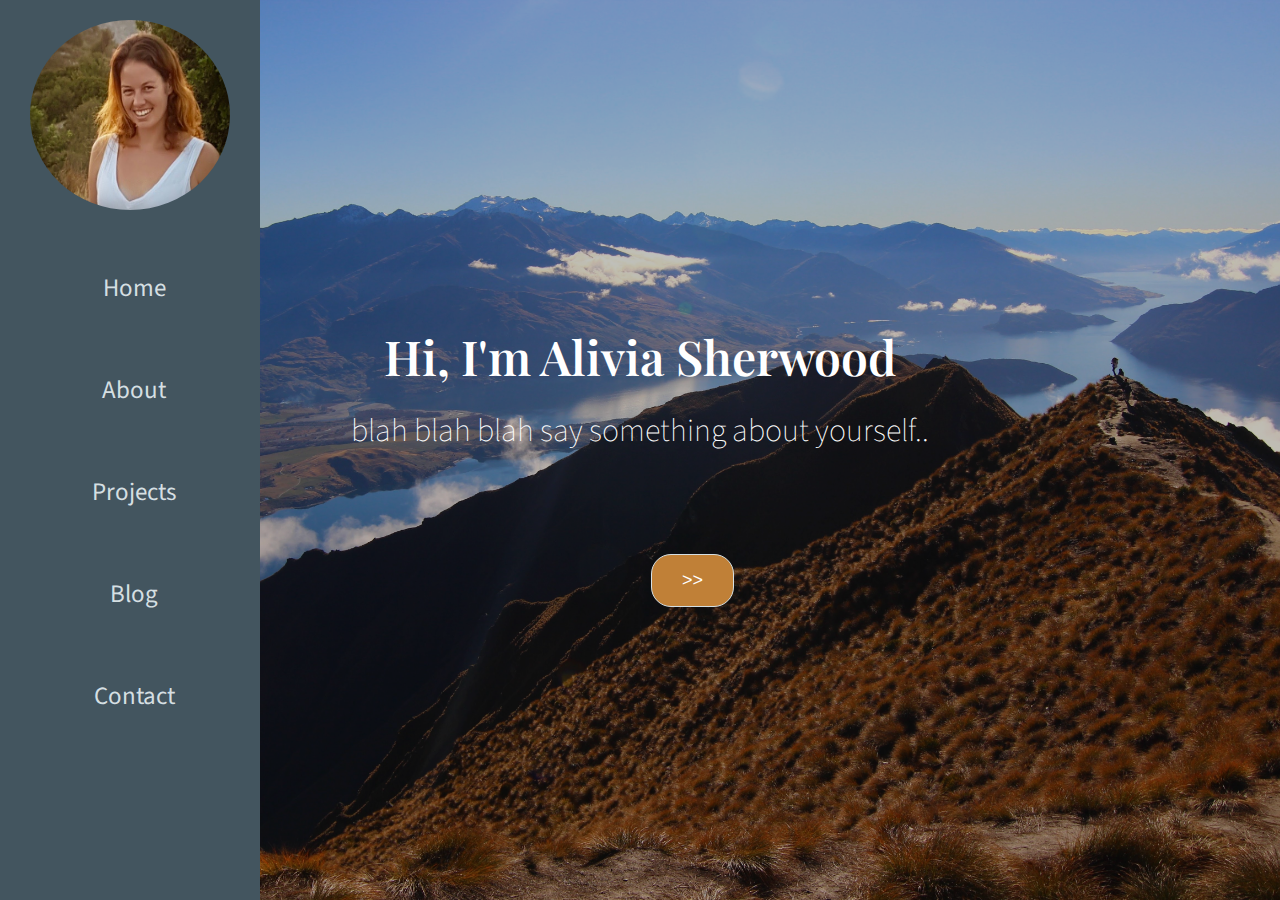
==== index.html @ e9baca90 "basic html structure added for all pages, navbar, form and project cards trial" ====
<!DOCTYPE html>
<html lang="en">
<head>
    <meta charset="UTF-8">
    <meta name="viewport" content="width=device-width, initial-scale=1.0">
    <link rel="stylesheet" href="style.css">
    <link href="https://fonts.googleapis.com/css?family=Playfair+Display:400,600|Source+Sans+Pro&display=swap" rel="stylesheet">
    <title>Alivia's Portfolio of Work</title>
</head>

<body>

<section class="hero">
    <div class="hero-content">
        <h1 class="hero-title">
            Hi, I'm Alivia Sherwood
        </h1>

        <p class="subtitle">
            blah blah blah say something about yourself..
        </p>

        <button type="button" class="hero-button" onclick="location.href='about.html'">
            >>
        </button>
    </div>
</section>

<div class="container">
    <div class="sidenav">
       <img class="profile" src="img/cyprus-edit.jpg" alt="profile image alivia" class="center">
         <ul>
           <li><a href="index.html">Home</a></li>
           <li><a href="about.html">About</a></li>
           <li><a href="projects.html">Projects</a></li>
           <li><a href="blog.html">Blog</a></li>
           <li><a href="contact.html">Contact</a></li>
         </ul>
       </div>
     </div>
   </div>
 </body>
</html>
---- style.css ----
@media only screen and (min-width: 768px) {
  /* For Desktop */

body, html {
  margin: 0;
  padding: 0;
}

/* css for the hero image on home page */
.hero {
  position: relative;
  height: 100vh;
  display: flex;
  justify-content: center;
  align-items: center;
}

.hero::before {
  content: "";
  position: absolute;
  top: 0;
  left: 0;
  width: 100%;
  height: 100%;
  background: url('img/roy.jpg');
  background-repeat: no-repeat;
  background-size: cover;
  background-position: center center;
  filter: brightness(75%);
}

.hero-content {
  position: relative; 
  font-family: 'Playfair Display', serif;
  color: white;
  text-align: center;
  margin: 10px;
}

.hero-title {
  display: flex;
  position: center;
  justify-content: center;
  align-items: flex-start;
  font-size: 48px;
  font-weight: 600;
  margin-bottom: 20px;
  margin-top: 30px;
  font-family: 'Playfair Display', serif;
}

.subtitle {
  font-size: 32px;
  font-weight: 200;
  margin-top: 16px;
  font-family: 'Source Sans Pro', sans-serif;
}

.hero-button {
  display: block;
  background-color: #c08037;
  color: white;
  border: 1px solid #d5dfe2;
  border-radius: 20px;
  margin-left: 300px;
  margin-top: 100px;
  padding: 15px 30px 15px 30px;
  font-size: 18px;
  font-weight: 200;
}

/* About Page CSS */
.main {
  background-color: #d5dfe2;
  background-size: cover;
  /* position: relative; */
  width: 100vw;
  height: 100vh;
  font-family: 'Source Sans Pro', sans-serif;
  color: white;
  text-align: center;
  margin: 10px;
  display: flex;
  justify-content: center;
  align-items: center;
  overflow: hidden;
}


.about-p {
  color: white;
  display: block;
  margin-top: 1em;
  margin-bottom: 1em;
  margin-left: 0;
  margin-right: 0;
}

header {
  display: flex;
  flex-flow: row nowrap;
  justify-content: center;
  align-items: center;
  background-color: #d5dfe2
}

header h1 {
 font-size: 40px;
 margin: 0;
 text-align: center;
 color: white;
}

/* 
.content-container {
  max-width: 700px;
  margin: 0 auto;
} */

.about-me-pic {
/* float: inline-end; */
}

/* css for the sidebar nav menu and cover pic */

.profile {
  display: block;
  margin-left: auto;
  margin-right: auto;
  border-radius: 50%;
  width: 200px;
  height: 190px;
  /* border: 1px solid #d5dfe2; */
}

.center {
  display: block;
  margin-left: auto;
  margin-right: auto;
  width: 50%;
}

.sidenav {
  height: 100%;
  width: 260px;
  position: fixed;
  z-index: 1;
  top: 0;
  left: 0;
  background-color: #43555f;
  overflow-x: hidden;
  padding-top: 20px;
  vertical-align: middle;
}
 

/* The navigation menu links */
.sidenav a {
  display: inline-block;
  font-family: 'Source Sans Pro', sans-serif;
  margin-left: auto;
  margin-right: auto;
  padding: 60px 8px 6px 16px;
  text-decoration: none;
  text-align: left;
  font-size: 25px;
  color: #d5dfe2; 
}

.container {
text-align: center;
}

ul {
  list-style-type: none;
  margin: 0;
  padding: 0;
}

.sidenav a:hover {
  color: #c08037;
}

.main {
  margin-left: 160px;
  padding: 0px 10px;

}

/* Project cards CSS */

.content {
  display: flex;
  flex-flow: row wrap;
  align-items: center;
  align-content: flex-end;
  justify-content: flex-end;
  height: 100vh;
	max-width: 820px;
}

.card-1 {
  width: 550px;
  background: url('img/parlour.png');
  background: contain;
  margin: 10px;
  border: 1px solid #d5dfe2;
  border-radius: 5px;
}

.card-2 {
  width: 100%;
  height: auto;
  background: url('img/austen.png');
  background: contain;
  margin: 10px;
  border: 1px solid #d5dfe2;
  border-radius: 5px;
}

.card-3 {
  max-width: 100%;
  height: auto;
  background: url('img/rogue.png');
  margin: 10px;
  border: 1px solid #d5dfe2;
  border-radius: 5px;
}

.card-top {
  display: block;
  width: 50px;
  height: 200px;
}

.card-title {
  
  display: flex;
  flex-direction: column;
  justify-content: center;
  align-items: center;
  color: black;
}

.card-title h3{
  text-transform: uppercase;
  font-size: 1em;
  letter-spacing: 0.08em;
}

.card-content p {
  padding: 8px 20px;
  font-size: 0.9em;
  text-align: justify;
  color: black;
}

.card-links {
  display: flex;
  justify-content: space-evenly;
  margin-top: 5px;
  margin-bottom: 15px;
}

.card-links a {
  display: block;
  width: 35%;
  height: 28px;
  line-height: 28px;
  text-decoration: none;
  text-align: center;
  color: white;
  background-color: #c08037;
  border-radius: 5px; 
}

/* CSS for form on Contact Page */

input[type=text], select, textarea {
  width: 100%; 
  padding: 12px;
  border: 1px solid #d5dfe2; 
  border-radius: 4px;
  box-sizing: border-box;
  margin-top: 6px; 
  margin-bottom: 16px; 
  resize: vertical;
}

input[type=submit] {
  background-color: #c08037;
  color: white;
  padding: 12px 20px;
  border: none;
  border-radius: 4px;
  cursor: pointer;
}

input[type=submit]:hover {
  background-color: #c08037;
}

.container-form {
  border-radius: 5px;
  background-color: #c08037;
  padding: 20px;
}
}
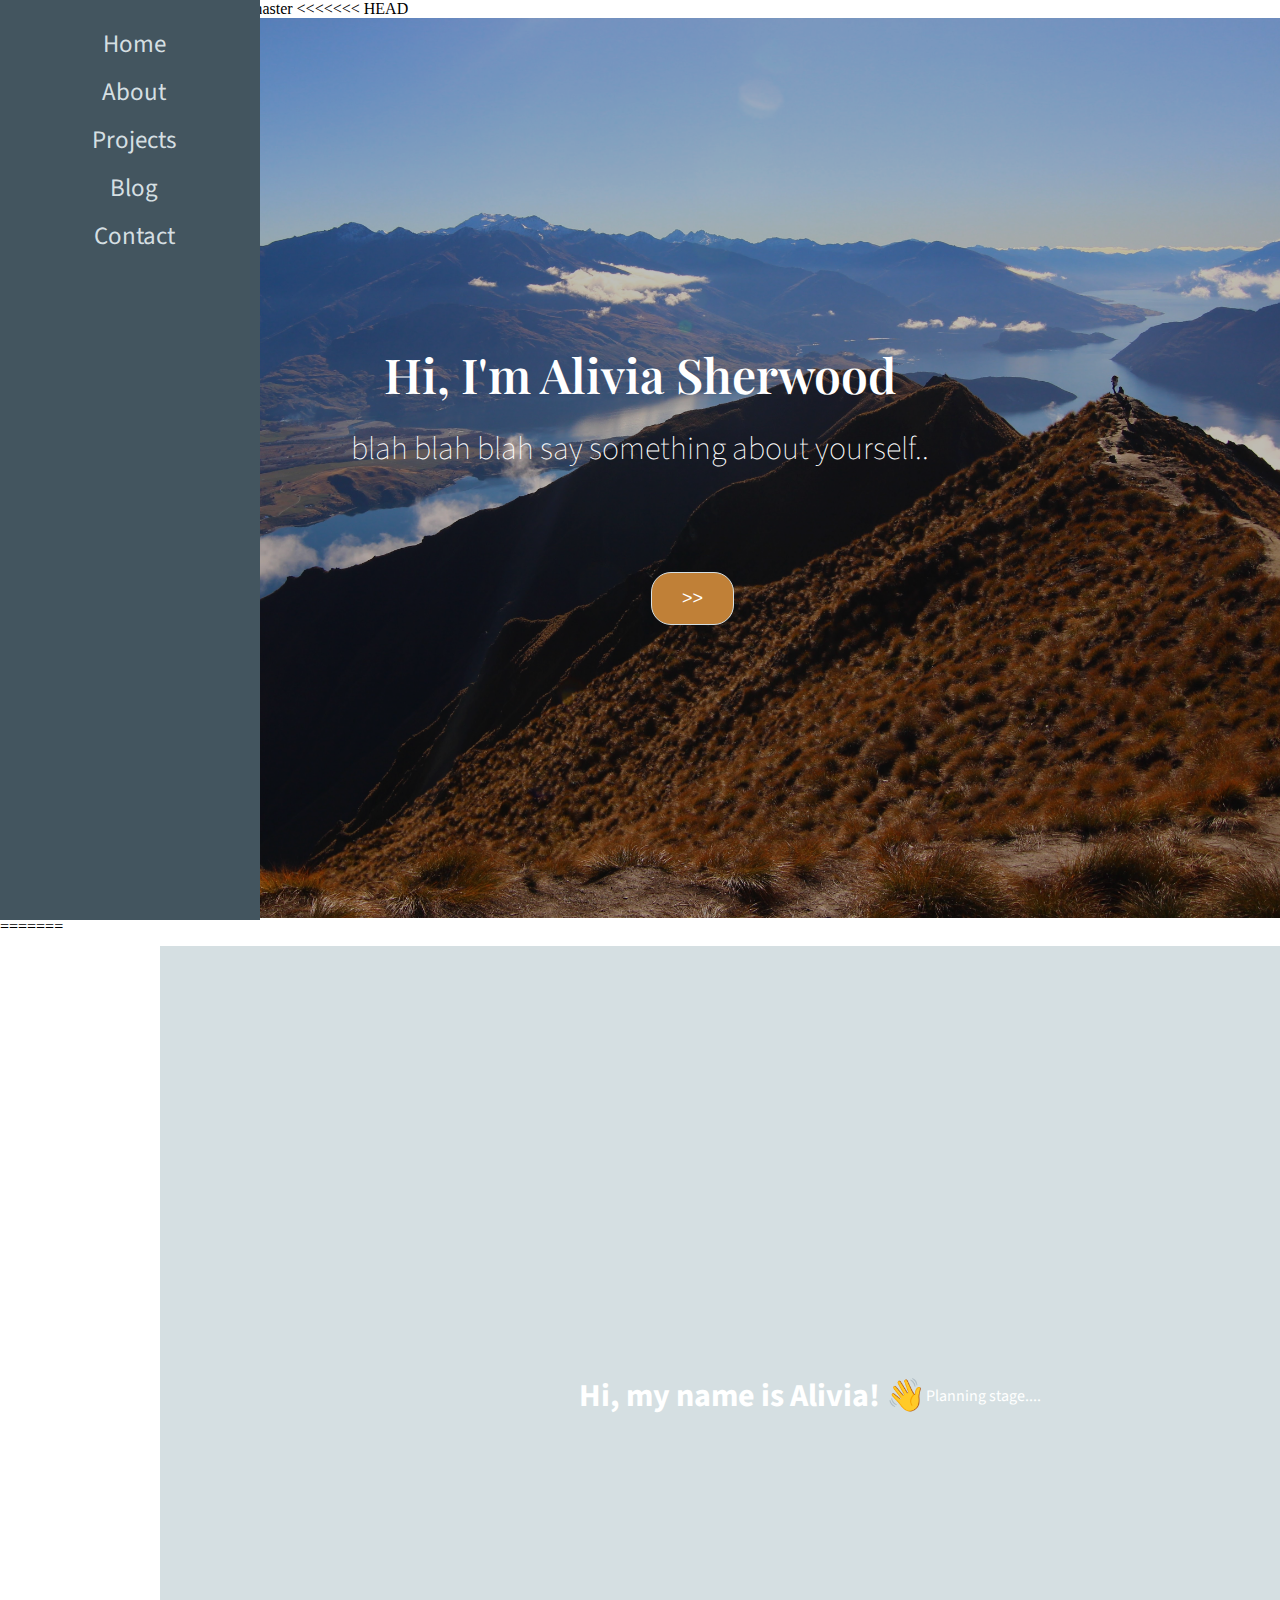
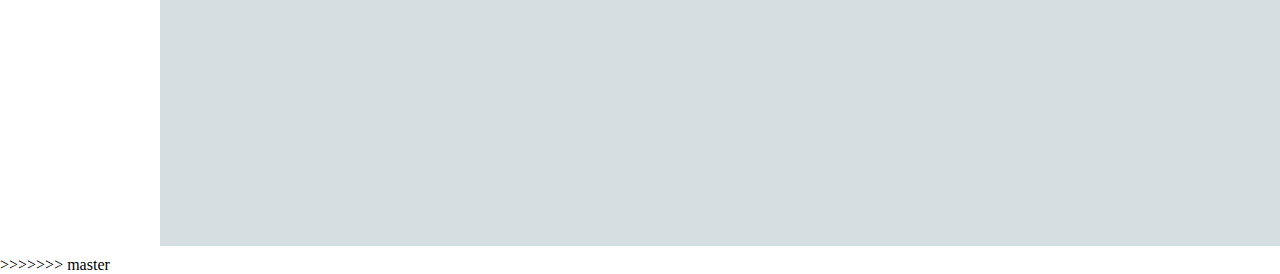
==== commit a227a488: "pages of website upload" ====
--- a/index.html
+++ b/index.html
@@ -3,12 +3,17 @@
 <head>
     <meta charset="UTF-8">
     <meta name="viewport" content="width=device-width, initial-scale=1.0">
+<<<<<<< HEAD
+=======
+    <title>Alivia's Portfolio of Work</title>
+>>>>>>> master
     <link rel="stylesheet" href="style.css">
     <link href="https://fonts.googleapis.com/css?family=Playfair+Display:400,600|Source+Sans+Pro&display=swap" rel="stylesheet">
     <title>Alivia's Portfolio of Work</title>
 </head>
 
 <body>
+<<<<<<< HEAD
 
 <section class="hero">
     <div class="hero-content">
@@ -40,4 +45,31 @@
      </div>
    </div>
  </body>
+=======
+<!-- Side navigation -->
+<div class="sidenav">
+        <a href="index.html">Home</a>
+        <a href="about.html">About</a>
+        <a href="projects.html">Projects</a>
+        <a href="blog.html">Blog</a>
+        <a href="contact.html">Contact</a>
+      </div>
+      
+    <div class= "main">
+      
+    <h1>Hi, my name is Alivia! 👋 </h1>
+
+    <p>Planning stage....</p>
+    <!-- <nav>
+        <ul>
+            <li><a href="">Home</a></li>
+            <li><a href="">About</a></li>
+            <li><a href="">Projects</a></li>
+            <li><a href="">Contact</a></li>
+            <li><a href="">Blog</a></li>
+        </ul>
+    </nav> -->
+    </div>
+</body>
+>>>>>>> master
 </html>--- a/style.css
+++ b/style.css
@@ -305,4 +305,48 @@
   background-color: #c08037;
   padding: 20px;
 }
-}+<<<<<<< HEAD
+}
+=======
+
+/* The sidebar menu */
+.sidenav {
+  height: 100%; /* Full-height: remove this if you want "auto" height */
+  width: 160px; /* Set the width of the sidebar */
+  position: fixed; /* Fixed Sidebar (stay in place on scroll) */
+  z-index: 1; /* Stay on top */
+  top: 0; /* Stay at the top */
+  left: 0;
+  background-color: #43555f; /* Dark grey */
+  overflow-x: hidden; /* Disable horizontal scroll */
+  padding-top: 20px;
+}
+
+/* The navigation menu links */
+.sidenav a {
+  padding: 6px 8px 6px 16px;
+  text-decoration: none;
+  text-align: center;
+  font-size: 25px;
+  color: #d5dfe2; 
+  display: block;
+}
+
+/* When you mouse over the navigation links, change their color */
+.sidenav a:hover {
+  color: #f1f1f1;
+}
+
+/* Style page content */
+.main {
+  margin-left: 160px; /* Same as the width of the sidebar */
+  padding: 0px 10px;
+}
+
+/* On smaller screens, where height is less than 450px, change the style of the sidebar (less padding and a smaller font size) */
+@media screen and (max-height: 450px) {
+  .sidenav {padding-top: 15px;}
+  .sidenav a {font-size: 18px;}
+}
+
+>>>>>>> master
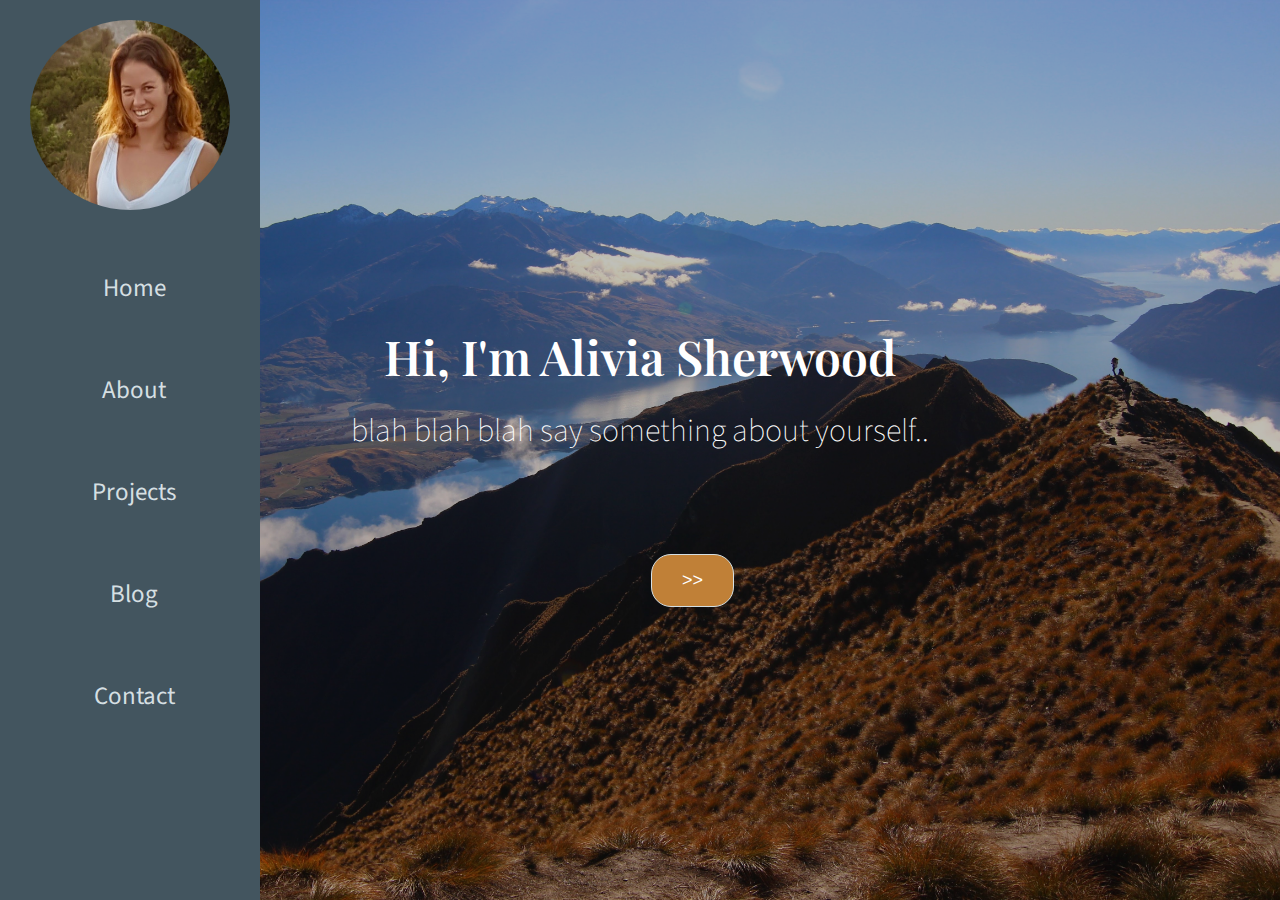
==== commit 8490590d: "resolved conflicts" ====
--- a/index.html
+++ b/index.html
@@ -3,17 +3,13 @@
 <head>
     <meta charset="UTF-8">
     <meta name="viewport" content="width=device-width, initial-scale=1.0">
-<<<<<<< HEAD
-=======
     <title>Alivia's Portfolio of Work</title>
->>>>>>> master
     <link rel="stylesheet" href="style.css">
     <link href="https://fonts.googleapis.com/css?family=Playfair+Display:400,600|Source+Sans+Pro&display=swap" rel="stylesheet">
     <title>Alivia's Portfolio of Work</title>
 </head>
 
 <body>
-<<<<<<< HEAD
 
 <section class="hero">
     <div class="hero-content">
@@ -45,31 +41,4 @@
      </div>
    </div>
  </body>
-=======
-<!-- Side navigation -->
-<div class="sidenav">
-        <a href="index.html">Home</a>
-        <a href="about.html">About</a>
-        <a href="projects.html">Projects</a>
-        <a href="blog.html">Blog</a>
-        <a href="contact.html">Contact</a>
-      </div>
-      
-    <div class= "main">
-      
-    <h1>Hi, my name is Alivia! 👋 </h1>
-
-    <p>Planning stage....</p>
-    <!-- <nav>
-        <ul>
-            <li><a href="">Home</a></li>
-            <li><a href="">About</a></li>
-            <li><a href="">Projects</a></li>
-            <li><a href="">Contact</a></li>
-            <li><a href="">Blog</a></li>
-        </ul>
-    </nav> -->
-    </div>
-</body>
->>>>>>> master
 </html>--- a/style.css
+++ b/style.css
@@ -305,48 +305,4 @@
   background-color: #c08037;
   padding: 20px;
 }
-<<<<<<< HEAD
-}
-=======
-
-/* The sidebar menu */
-.sidenav {
-  height: 100%; /* Full-height: remove this if you want "auto" height */
-  width: 160px; /* Set the width of the sidebar */
-  position: fixed; /* Fixed Sidebar (stay in place on scroll) */
-  z-index: 1; /* Stay on top */
-  top: 0; /* Stay at the top */
-  left: 0;
-  background-color: #43555f; /* Dark grey */
-  overflow-x: hidden; /* Disable horizontal scroll */
-  padding-top: 20px;
-}
-
-/* The navigation menu links */
-.sidenav a {
-  padding: 6px 8px 6px 16px;
-  text-decoration: none;
-  text-align: center;
-  font-size: 25px;
-  color: #d5dfe2; 
-  display: block;
-}
-
-/* When you mouse over the navigation links, change their color */
-.sidenav a:hover {
-  color: #f1f1f1;
-}
-
-/* Style page content */
-.main {
-  margin-left: 160px; /* Same as the width of the sidebar */
-  padding: 0px 10px;
-}
-
-/* On smaller screens, where height is less than 450px, change the style of the sidebar (less padding and a smaller font size) */
-@media screen and (max-height: 450px) {
-  .sidenav {padding-top: 15px;}
-  .sidenav a {font-size: 18px;}
-}
-
->>>>>>> master
+}
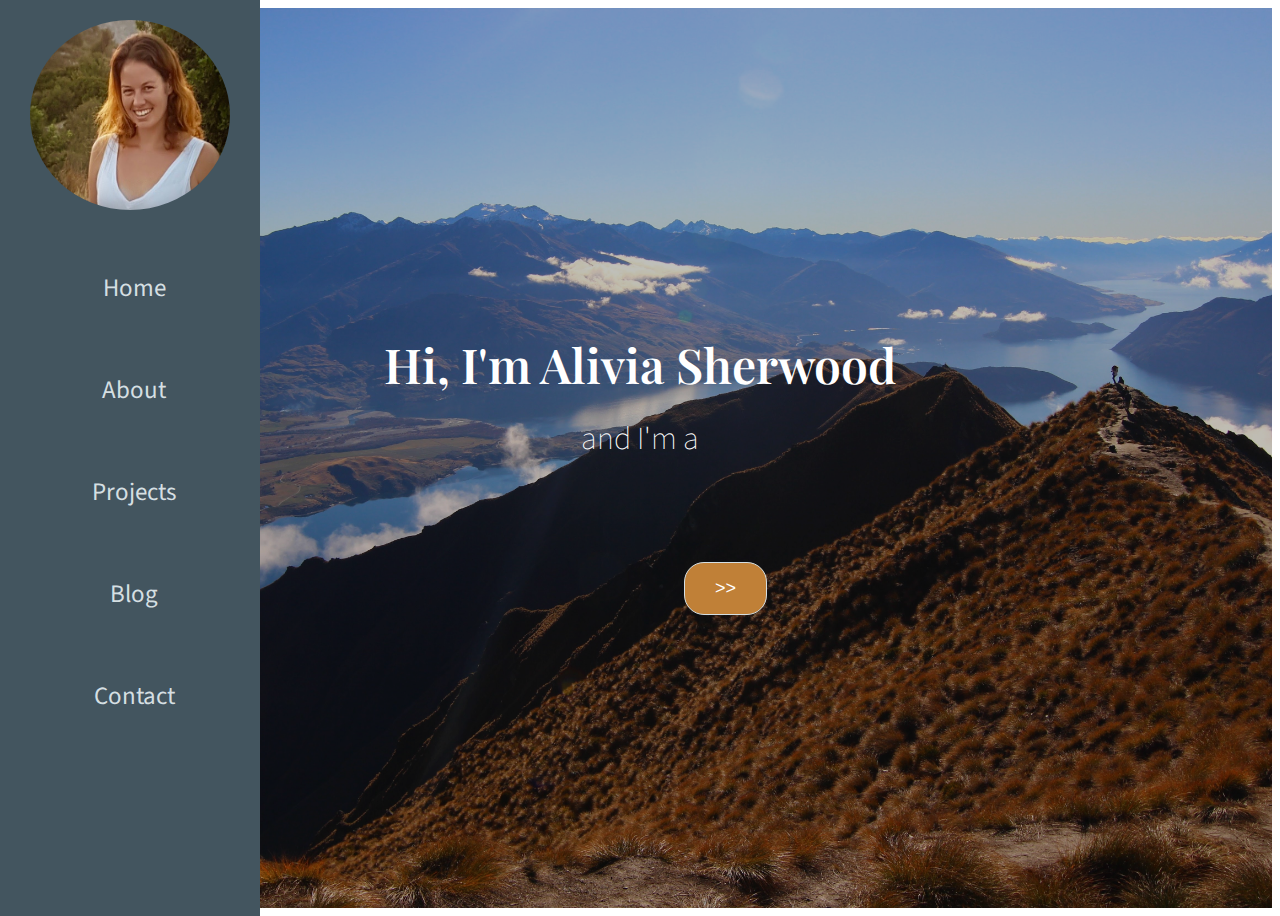
==== commit ad0ccf98: "changes to layout and images added on blog and projects pages" ====
--- a/index.html
+++ b/index.html
@@ -18,7 +18,7 @@
         </h1>
 
         <p class="subtitle">
-            blah blah blah say something about yourself..
+            and I'm a 
         </p>
 
         <button type="button" class="hero-button" onclick="location.href='about.html'">
--- a/style.css
+++ b/style.css
@@ -1,9 +1,10 @@
 @media only screen and (min-width: 768px) {
   /* For Desktop */
 
-body, html {
+html {
   margin: 0;
   padding: 0;
+  min-height: 100%;
 }
 
 /* css for the hero image on home page */
@@ -73,19 +74,22 @@
 .main {
   background-color: #d5dfe2;
   background-size: cover;
-  /* position: relative; */
+  position: relative; 
   width: 100vw;
   height: 100vh;
   font-family: 'Source Sans Pro', sans-serif;
-  color: white;
+  color: white; 
   text-align: center;
   margin: 10px;
   display: flex;
   justify-content: center;
   align-items: center;
   overflow: hidden;
-}
-
+} 
+
+/* .background {
+  background-image: url("img/roy-2.jpg");
+} */
 
 .about-p {
   color: white;
@@ -96,20 +100,20 @@
   margin-right: 0;
 }
 
-header {
+/* header {
   display: flex;
   flex-flow: row nowrap;
   justify-content: center;
   align-items: center;
   background-color: #d5dfe2
-}
-
-header h1 {
+} */
+
+/* header h1 {
  font-size: 40px;
  margin: 0;
  text-align: center;
  color: white;
-}
+} */
 
 /* 
 .content-container {
@@ -189,7 +193,17 @@
 
 /* Project cards CSS */
 
-.content {
+h1.projects, .write, .blog, .blurb {
+  /* text-align: center; */
+  /* display: flex; */
+  /* flex-direction: row; */
+  font-size: 40px;
+  margin: 0 0 750px 100px;
+  font-family: 'Playfair Display', serif; 
+  color: #c08037;
+}
+
+/* .card-wrapper {
   display: flex;
   flex-flow: row wrap;
   align-items: center;
@@ -197,72 +211,142 @@
   justify-content: flex-end;
   height: 100vh;
 	max-width: 820px;
-}
-
-.card-1 {
-  width: 550px;
-  background: url('img/parlour.png');
-  background: contain;
-  margin: 10px;
-  border: 1px solid #d5dfe2;
+} */
+
+/* * {
+  box-sizing: border-box;
+} */
+
+
+/* .column {
+  float: left;
+  width: 25%;
+  padding: 0 10px;
+}
+
+.row {margin: 0 -5px;}
+
+.row:after {
+  content: "";
+  display: table;
+  clear: both;
+} 
+
+.card-deck {
+  display: flex;
+  flex-flow: row wrap;
+  align-items: center;
+  align-content: flex-end;
+  justify-content: flex-end;
+} */
+
+.card {
+  /* background: white; */
+  margin-bottom: 2em;
+}
+
+img {
+  display: block;
+	border: 0;
+	width: 100%;
+	height: auto;
+  border-radius: 5px 5px 0 0;
+}
+
+
+/* .card a {
+  color: black;
+  text-decoration: none;
+} */
+
+.btn {
+  color: #c08037;
+  text-decoration: none;
+  margin-top: auto;
+}
+
+.card:hover {
+  box-shadow: 0 8px 16px 0 rgba(0,0,0,0.2);
+}
+
+.card-content {
+  /* padding: 2px 16px;
+  font-size: 14px; */
+  padding: 1.4em;
+}
+
+.card-content h4 {
+	margin-top: 0;
+	margin-bottom: .5em;
+	font-weight: bold;
+}
+
+.card-content p {
+	font-size: 80%;
+}
+
+p.details {
+  font-size:14px;
+  font-family: 'Source Sans Pro', sans-serif;
+  display: flex;
+  align-items: flex-end;
+  font-size: 80%;
+}
+
+.cards {
+  /* display: inline-block; */
+  /* float: left;
+  width: 25%;
+  padding: 0 10px; */
+  display: flex;
+  flex-wrap: wrap;
+  justify-content: space-between;
+} 
+
+.card {
+  box-shadow: 0 4px 8px 0 rgba(0,0,0,0.2);
+  transition: 0.3s;
   border-radius: 5px;
-}
-
-.card-2 {
-  width: 100%;
-  height: auto;
-  background: url('img/austen.png');
-  background: contain;
-  margin: 10px;
-  border: 1px solid #d5dfe2;
-  border-radius: 5px;
-}
-
-.card-3 {
-  max-width: 100%;
-  height: auto;
-  background: url('img/rogue.png');
-  margin: 10px;
-  border: 1px solid #d5dfe2;
-  border-radius: 5px;
-}
-
-.card-top {
+  /* margin: 0 0 180px 0; */
+  flex: 0 1 calc(25% - 1em);
+}
+
+/* .card-top {
   display: block;
   width: 50px;
   height: 200px;
-}
-
-.card-title {
+} */
+
+/* .card-title {
   
   display: flex;
   flex-direction: column;
   justify-content: center;
   align-items: center;
   color: black;
-}
-
-.card-title h3{
+} */
+
+/* .card-title h3{
   text-transform: uppercase;
   font-size: 1em;
   letter-spacing: 0.08em;
-}
-
-.card-content p {
-  padding: 8px 20px;
+} */
+
+/* .card-content p { */
+  /* padding: 8px 20px;
   font-size: 0.9em;
   text-align: justify;
-  color: black;
-}
-
-.card-links {
+  color: black; */
+/* } */
+
+/* .card-links {
   display: flex;
   justify-content: space-evenly;
   margin-top: 5px;
   margin-bottom: 15px;
-}
-
-.card-links a {
+} */
+
+/* .card-links a {
   display: block;
   width: 35%;
   height: 28px;
@@ -272,9 +356,46 @@
   color: white;
   background-color: #c08037;
   border-radius: 5px; 
-}
-
-/* CSS for form on Contact Page */
+} */
+
+/* 
+@media screen and (min-width: 40em) {
+  .cards {
+      display: flex;
+      flex-wrap: wrap;
+      justify-content: space-between;
+  }
+
+  .card {
+      flex: 0 1 calc(25% - 1em);
+  }
+} 
+
+
+@media screen and (min-width: 60em) {
+  .card {
+      flex: 0 1 calc(25% - 1em);
+  }
+} 
+
+@media screen and (min-width: 40em) {
+  .cards {
+      display: flex;
+      flex-wrap: wrap;
+      justify-content: space-between;
+  }
+
+  .card {
+      flex: 0 1 calc(50% - 1em);
+  }
+} */
+
+/* CSS for Contact Page */
+
+h1.blog {
+
+}
+
 
 input[type=text], select, textarea {
   width: 100%; 
@@ -305,4 +426,16 @@
   background-color: #c08037;
   padding: 20px;
 }
-}
+
+/* .contact {
+  font-size: 40px;
+  margin: 0;
+  text-align: center;
+  color: white;
+  display: flex;
+  flex-flow: row nowrap;
+  justify-content: center;
+  align-items: center;
+  background-color: #d5dfe2
+} */
+}
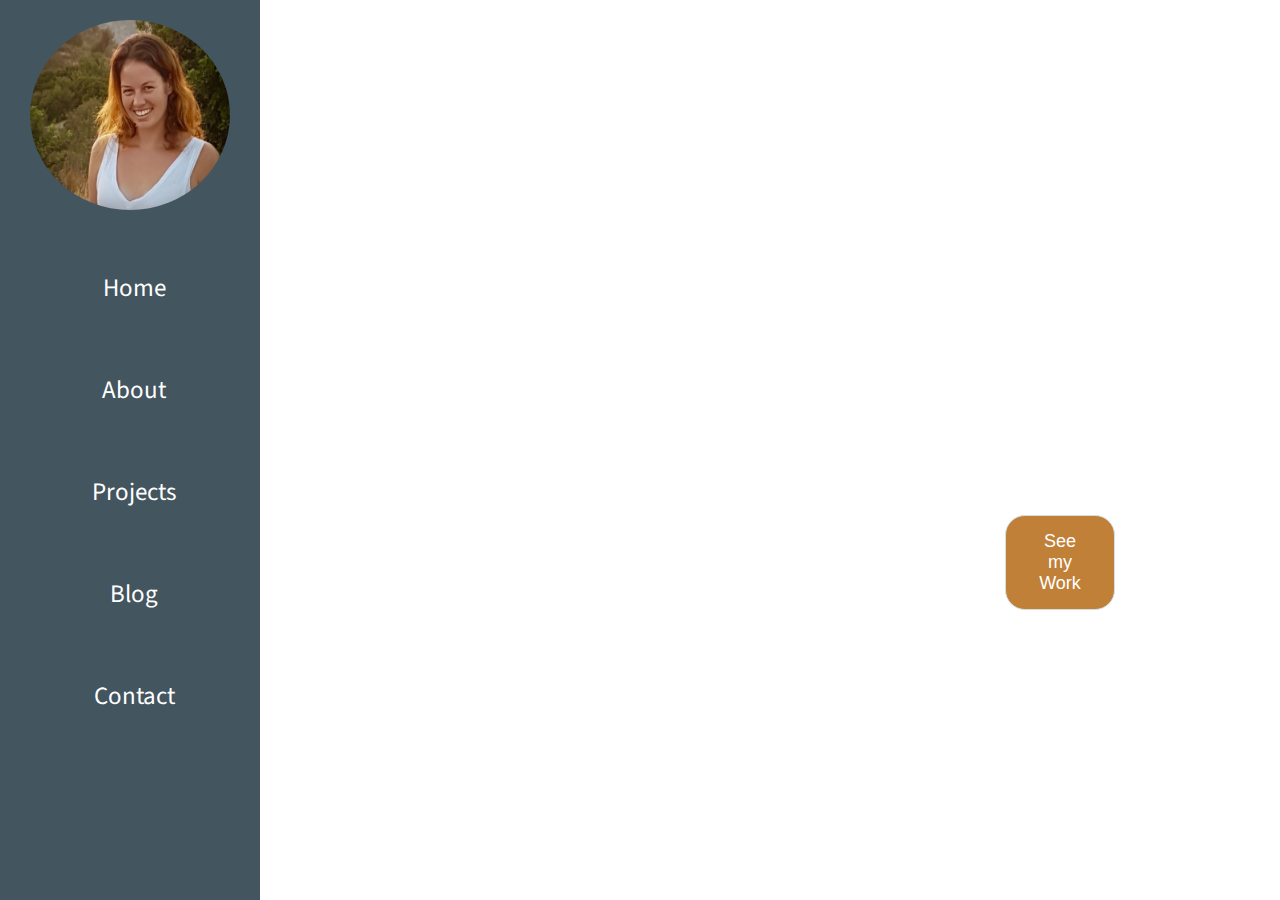
==== commit 0f4baecd: "new changes" ====
--- a/index.html
+++ b/index.html
@@ -12,19 +12,17 @@
 <body>
 
 <section class="hero">
-    <div class="hero-content">
-        <h1 class="hero-title">
-            Hi, I'm Alivia Sherwood
-        </h1>
-
-        <p class="subtitle">
-            and I'm a 
-        </p>
-
-        <button type="button" class="hero-button" onclick="location.href='about.html'">
-            >>
-        </button>
-    </div>
+  <div class="hero-content">
+    <h1 class="hero-title">
+      Hello! I'm Alivia Sherwood.
+      </h1>
+    <p class="subtitle">
+      A web developer and designer, living in Melbourne, Australia.
+     </p>
+     <button type="button" class="hero-button" onclick="window.location.href='projects.html'">
+       See my Work
+    </button>
+  </div>
 </section>
 
 <div class="container">
--- a/style.css
+++ b/style.css
@@ -1,41 +1,52 @@
 @media only screen and (min-width: 768px) {
   /* For Desktop */
 
-html {
+* {
   margin: 0;
   padding: 0;
+  }
+html, body {
+  width: 100%;
+  height: 100%;
+  /* min-height: 100%; */
+}
+
+
+
+
+/* HOMEPAGE */
+.hero {
+  position: relative; 
+  width: 100vw;
+  height: 100vh;
+  min-width: 100%;
   min-height: 100%;
-}
-
-/* css for the hero image on home page */
-.hero {
-  position: relative;
-  height: 100vh;
-  display: flex;
+  display: flex;
+  flex-direction: column;
   justify-content: center;
-  align-items: center;
+  align-content: center;
 }
 
 .hero::before {
+  background: url('img/b.jpg');
+  background-size: cover;
   content: "";
   position: absolute;
   top: 0;
   left: 0;
-  width: 100%;
-  height: 100%;
-  background: url('img/roy.jpg');
-  background-repeat: no-repeat;
-  background-size: cover;
-  background-position: center center;
-  filter: brightness(75%);
+  width: 100vw;
+  height: 100vh;
+  /* opacity: 0.4; */
+  filter: brightness(45%);
 }
 
 .hero-content {
-  position: relative; 
   font-family: 'Playfair Display', serif;
   color: white;
   text-align: center;
-  margin: 10px;
+  margin: 200px 165px 280px 425px;
+  position: relative;
+  vertical-align: middle;
 }
 
 .hero-title {
@@ -47,85 +58,70 @@
   font-weight: 600;
   margin-bottom: 20px;
   margin-top: 30px;
-  font-family: 'Playfair Display', serif;
+  font-family: 'Playfair Display', serif; 
 }
 
 .subtitle {
-  font-size: 32px;
-  font-weight: 200;
-  margin-top: 16px;
+  font-size: 30px;
+  margin-top: 25px;
   font-family: 'Source Sans Pro', sans-serif;
 }
 
 .hero-button {
   display: block;
+  /* : center; */
   background-color: #c08037;
   color: white;
   border: 1px solid #d5dfe2;
   border-radius: 20px;
-  margin-left: 300px;
+  margin-left: 580px;
   margin-top: 100px;
   padding: 15px 30px 15px 30px;
   font-size: 18px;
-  font-weight: 200;
-}
-
-/* About Page CSS */
+}
+
+
+
+
+
+
+/* ABOUT PAGE*/
 .main {
-  background-color: #d5dfe2;
+  /* background-color: #d5dfe2; */
   background-size: cover;
   position: relative; 
-  width: 100vw;
+  width: calc(100vw - 260px);
   height: 100vh;
   font-family: 'Source Sans Pro', sans-serif;
   color: white; 
   text-align: center;
   margin: 10px;
-  display: flex;
-  justify-content: center;
-  align-items: center;
-  overflow: hidden;
+  margin-left: 260px;
+  padding: 0px 10px;
 } 
 
-/* .background {
-  background-image: url("img/roy-2.jpg");
-} */
-
-.about-p {
+.about-pic {
+  border: 1px solid #d5dfe2;
+  margin: 80px 150px 50px 685px;
+  position: fixed;
+  border-radius: 5px 5px 5px 5px;
+  /* top: 50%; */
+  /* left: 50%; */
+  /* transform: translate(-50%, -50%); */
+}
+
+p.abt {
   color: white;
-  display: block;
-  margin-top: 1em;
-  margin-bottom: 1em;
-  margin-left: 0;
-  margin-right: 0;
-}
-
-/* header {
-  display: flex;
-  flex-flow: row nowrap;
-  justify-content: center;
-  align-items: center;
-  background-color: #d5dfe2
-} */
-
-/* header h1 {
- font-size: 40px;
- margin: 0;
- text-align: center;
- color: white;
-} */
-
-/* 
-.content-container {
-  max-width: 700px;
-  margin: 0 auto;
-} */
-
-.about-me-pic {
-/* float: inline-end; */
-}
-
-/* css for the sidebar nav menu and cover pic */
+  margin: 40px 80px 70px 100px;
+  font-size: 24px;
+  line-height: 1.5;
+  text-align: center;
+}
+
+
+
+
+/* NAV MENU AND COVER PIC */
 
 .profile {
   display: block;
@@ -134,7 +130,13 @@
   border-radius: 50%;
   width: 200px;
   height: 190px;
-  /* border: 1px solid #d5dfe2; */
+}
+
+.about-me-pic {
+  float: inline-end; 
+  border-radius: 5px 5px 5px;
+  margin-top: 120px;
+  align-items: center;
 }
 
 .center {
@@ -157,8 +159,6 @@
   vertical-align: middle;
 }
  
-
-/* The navigation menu links */
 .sidenav a {
   display: inline-block;
   font-family: 'Source Sans Pro', sans-serif;
@@ -168,7 +168,7 @@
   text-decoration: none;
   text-align: left;
   font-size: 25px;
-  color: #d5dfe2; 
+  color: white; 
 }
 
 .container {
@@ -185,64 +185,31 @@
   color: #c08037;
 }
 
-.main {
-  margin-left: 160px;
-  padding: 0px 10px;
-
-}
-
-/* Project cards CSS */
+
+
+
+
+
+/* PROJECTS*/
 
 h1.projects, .write, .blog, .blurb {
-  /* text-align: center; */
-  /* display: flex; */
-  /* flex-direction: row; */
   font-size: 40px;
-  margin: 0 0 750px 100px;
   font-family: 'Playfair Display', serif; 
-  color: #c08037;
-}
-
-/* .card-wrapper {
-  display: flex;
-  flex-flow: row wrap;
-  align-items: center;
-  align-content: flex-end;
-  justify-content: flex-end;
-  height: 100vh;
-	max-width: 820px;
-} */
-
-/* * {
-  box-sizing: border-box;
-} */
-
-
-/* .column {
-  float: left;
-  width: 25%;
-  padding: 0 10px;
-}
-
-.row {margin: 0 -5px;}
-
-.row:after {
-  content: "";
-  display: table;
-  clear: both;
-} 
-
-.card-deck {
-  display: flex;
-  flex-flow: row wrap;
-  align-items: center;
-  align-content: flex-end;
-  justify-content: flex-end;
-} */
+  color: #fff;
+  text-shadow: #c08037 1.5px 1.5px;
+  margin: 80px 0 0 0;
+}
 
 .card {
-  /* background: white; */
+  background: #fff;
+  color: #43555f;
   margin-bottom: 2em;
+  width: 250px;
+  display: flex;
+  flex-direction: column;
+  box-shadow: 0 4px 8px 0 rgba(0,0,0,0.2);
+  transition: 0.3s;
+  border-radius: 5px;
 }
 
 img {
@@ -253,12 +220,6 @@
   border-radius: 5px 5px 0 0;
 }
 
-
-/* .card a {
-  color: black;
-  text-decoration: none;
-} */
-
 .btn {
   color: #c08037;
   text-decoration: none;
@@ -270,19 +231,27 @@
 }
 
 .card-content {
-  /* padding: 2px 16px;
-  font-size: 14px; */
   padding: 1.4em;
+  display: flex;
+  flex-direction: column;
+  flex-grow: 1;
+}
+
+.card-content a {
+  position: relative;
+  bottom: 5px;
 }
 
 .card-content h4 {
 	margin-top: 0;
 	margin-bottom: .5em;
-	font-weight: bold;
+  font-weight: bold;
+  color: #c08037;
 }
 
 .card-content p {
-	font-size: 80%;
+  font-size: 80%;
+  color: #43555f;
 }
 
 p.details {
@@ -294,69 +263,14 @@
 }
 
 .cards {
-  /* display: inline-block; */
-  /* float: left;
-  width: 25%;
-  padding: 0 10px; */
-  display: flex;
-  flex-wrap: wrap;
-  justify-content: space-between;
+  display: grid;
+  grid-template-columns: repeat(4, 1fr);
+  grid-column-gap: 10px;
+  grid-row-gap: 10px;
+  margin: 150px 20px 50px 100px;
 } 
 
-.card {
-  box-shadow: 0 4px 8px 0 rgba(0,0,0,0.2);
-  transition: 0.3s;
-  border-radius: 5px;
-  /* margin: 0 0 180px 0; */
-  flex: 0 1 calc(25% - 1em);
-}
-
-/* .card-top {
-  display: block;
-  width: 50px;
-  height: 200px;
-} */
-
-/* .card-title {
-  
-  display: flex;
-  flex-direction: column;
-  justify-content: center;
-  align-items: center;
-  color: black;
-} */
-
-/* .card-title h3{
-  text-transform: uppercase;
-  font-size: 1em;
-  letter-spacing: 0.08em;
-} */
-
-/* .card-content p { */
-  /* padding: 8px 20px;
-  font-size: 0.9em;
-  text-align: justify;
-  color: black; */
-/* } */
-
-/* .card-links {
-  display: flex;
-  justify-content: space-evenly;
-  margin-top: 5px;
-  margin-bottom: 15px;
-} */
-
-/* .card-links a {
-  display: block;
-  width: 35%;
-  height: 28px;
-  line-height: 28px;
-  text-decoration: none;
-  text-align: center;
-  color: white;
-  background-color: #c08037;
-  border-radius: 5px; 
-} */
+
 
 /* 
 @media screen and (min-width: 40em) {
@@ -385,17 +299,21 @@
       justify-content: space-between;
   }
 
-  .card {
-      flex: 0 1 calc(50% - 1em);
-  }
-} */
-
-/* CSS for Contact Page */
-
-h1.blog {
-
-}
-
+
+
+/* CONTACT PAGE */
+
+.hero-button-3 {
+  display: block;
+  /* : center; */
+  background-color: #c08037;
+  color: white;
+  border: 1px solid #d5dfe2;
+  border-radius: 20px;
+  margin: 80px 0 35px 725px;
+  padding: 15px 30px 15px 30px;
+  font-size: 18px;
+}
 
 input[type=text], select, textarea {
   width: 100%; 
@@ -409,8 +327,8 @@
 }
 
 input[type=submit] {
-  background-color: #c08037;
-  color: white;
+  background-color: #d5dfe2;
+  color: #43555f;
   padding: 12px 20px;
   border: none;
   border-radius: 4px;
@@ -418,24 +336,16 @@
 }
 
 input[type=submit]:hover {
-  background-color: #c08037;
+  background-color: #43555f;
 }
 
 .container-form {
   border-radius: 5px;
-  background-color: #c08037;
-  padding: 20px;
-}
-
-/* .contact {
-  font-size: 40px;
-  margin: 0;
-  text-align: center;
-  color: white;
-  display: flex;
-  flex-flow: row nowrap;
-  justify-content: center;
-  align-items: center;
-  background-color: #d5dfe2
-} */
-}
+  background-color: #fff;
+  padding: 20px 40px 20px 40px;
+  margin: 50px 40px 50px 570px;
+  width: 450px;
+  height: 500px;
+}
+
+}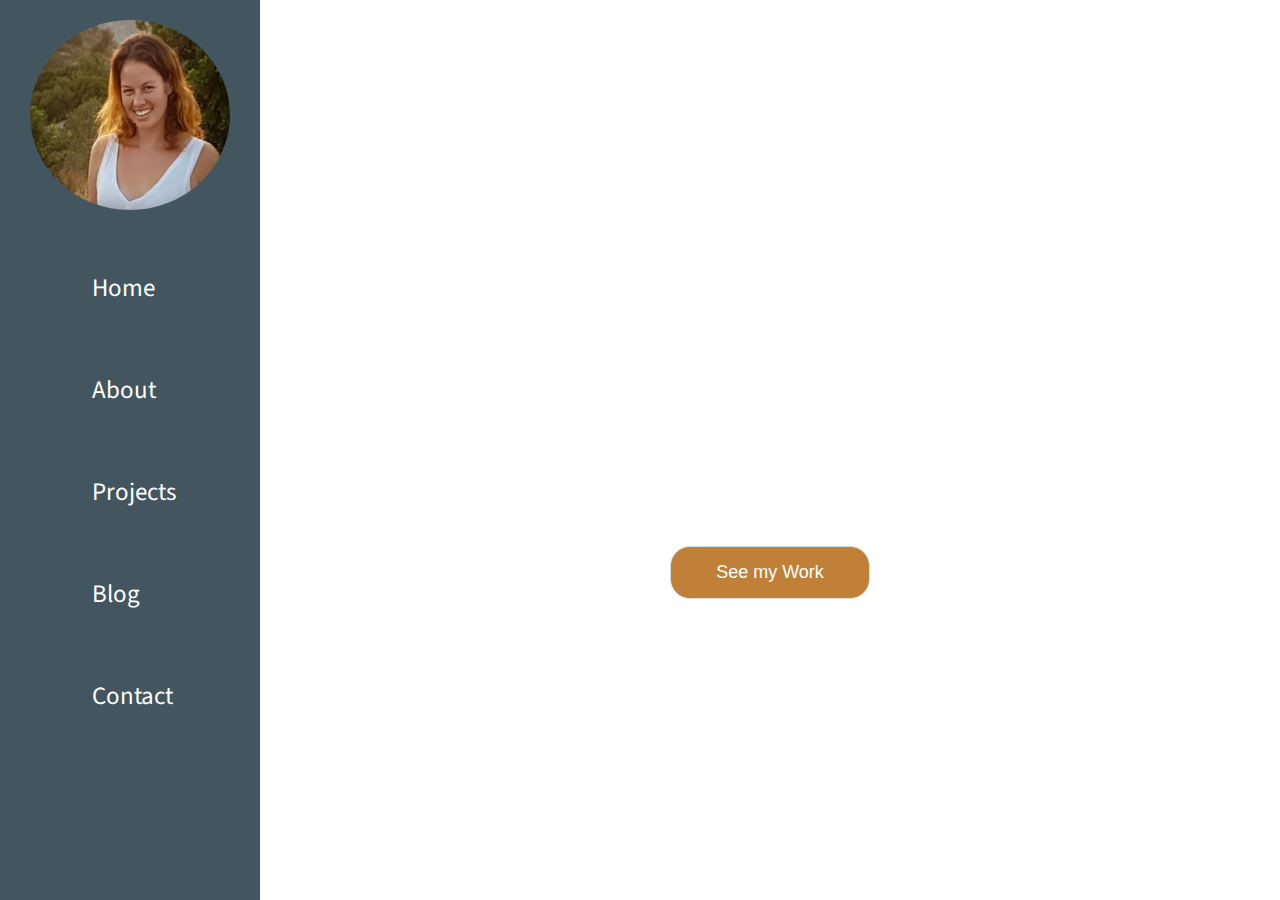
==== commit 7792d28d: "changed alignment on index page" ====
--- a/index.html
+++ b/index.html
@@ -10,7 +10,16 @@
 </head>
 
 <body>
-
+<div class="sidenav">
+  <img class="profile" src="img/cyprus-edit.jpg" alt="profile image alivia" class="center">
+  <ul>
+    <li><a href="index.html">Home</a></li>
+    <li><a href="about.html">About</a></li>
+    <li><a href="projects.html">Projects</a></li>
+    <li><a href="blog.html">Blog</a></li>
+    <li><a href="contact.html">Contact</a></li>
+  </ul>
+</div>
 <section class="hero">
   <div class="hero-content">
     <h1 class="hero-title">
@@ -25,18 +34,6 @@
   </div>
 </section>
 
-<div class="container">
-    <div class="sidenav">
-       <img class="profile" src="img/cyprus-edit.jpg" alt="profile image alivia" class="center">
-         <ul>
-           <li><a href="index.html">Home</a></li>
-           <li><a href="about.html">About</a></li>
-           <li><a href="projects.html">Projects</a></li>
-           <li><a href="blog.html">Blog</a></li>
-           <li><a href="contact.html">Contact</a></li>
-         </ul>
-       </div>
-     </div>
-   </div>
+
  </body>
 </html>--- a/style.css
+++ b/style.css
@@ -16,13 +16,10 @@
 
 /* HOMEPAGE */
 .hero {
-  position: relative; 
-  width: 100vw;
+  position: relative;
+  margin-left: 260px; 
   height: 100vh;
-  min-width: 100%;
-  min-height: 100%;
-  display: flex;
-  flex-direction: column;
+  display: flex;
   justify-content: center;
   align-content: center;
 }
@@ -34,7 +31,8 @@
   position: absolute;
   top: 0;
   left: 0;
-  width: 100vw;
+  width: calc(100vw - 260px);
+  /* width: 100vw; */
   height: 100vh;
   /* opacity: 0.4; */
   filter: brightness(45%);
@@ -44,9 +42,15 @@
   font-family: 'Playfair Display', serif;
   color: white;
   text-align: center;
-  margin: 200px 165px 280px 425px;
+  /* margin: 200px 165px 280px 425px; */
   position: relative;
+  display: flex;
+  flex-direction: column;
+  justify-content: center;
+  align-items: center;
   vertical-align: middle;
+  max-width: 500px;
+  display: flex;
 }
 
 .hero-title {
@@ -56,14 +60,14 @@
   align-items: flex-start;
   font-size: 48px;
   font-weight: 600;
-  margin-bottom: 20px;
+  /* margin-bottom: 20px; */
   margin-top: 30px;
   font-family: 'Playfair Display', serif; 
 }
 
 .subtitle {
   font-size: 30px;
-  margin-top: 25px;
+  /* margin-top: 25px; */
   font-family: 'Source Sans Pro', sans-serif;
 }
 
@@ -74,10 +78,12 @@
   color: white;
   border: 1px solid #d5dfe2;
   border-radius: 20px;
-  margin-left: 580px;
-  margin-top: 100px;
+  /* margin-left: 580px;
+  margin-top: 100px; */
   padding: 15px 30px 15px 30px;
+  width: 200px;
   font-size: 18px;
+  margin: 20px 0px;
 }
 
 
@@ -151,12 +157,13 @@
   width: 260px;
   position: fixed;
   z-index: 1;
-  top: 0;
-  left: 0;
   background-color: #43555f;
   overflow-x: hidden;
   padding-top: 20px;
   vertical-align: middle;
+  display: flex;
+  flex-direction: column;
+  align-items: center;
 }
  
 .sidenav a {
